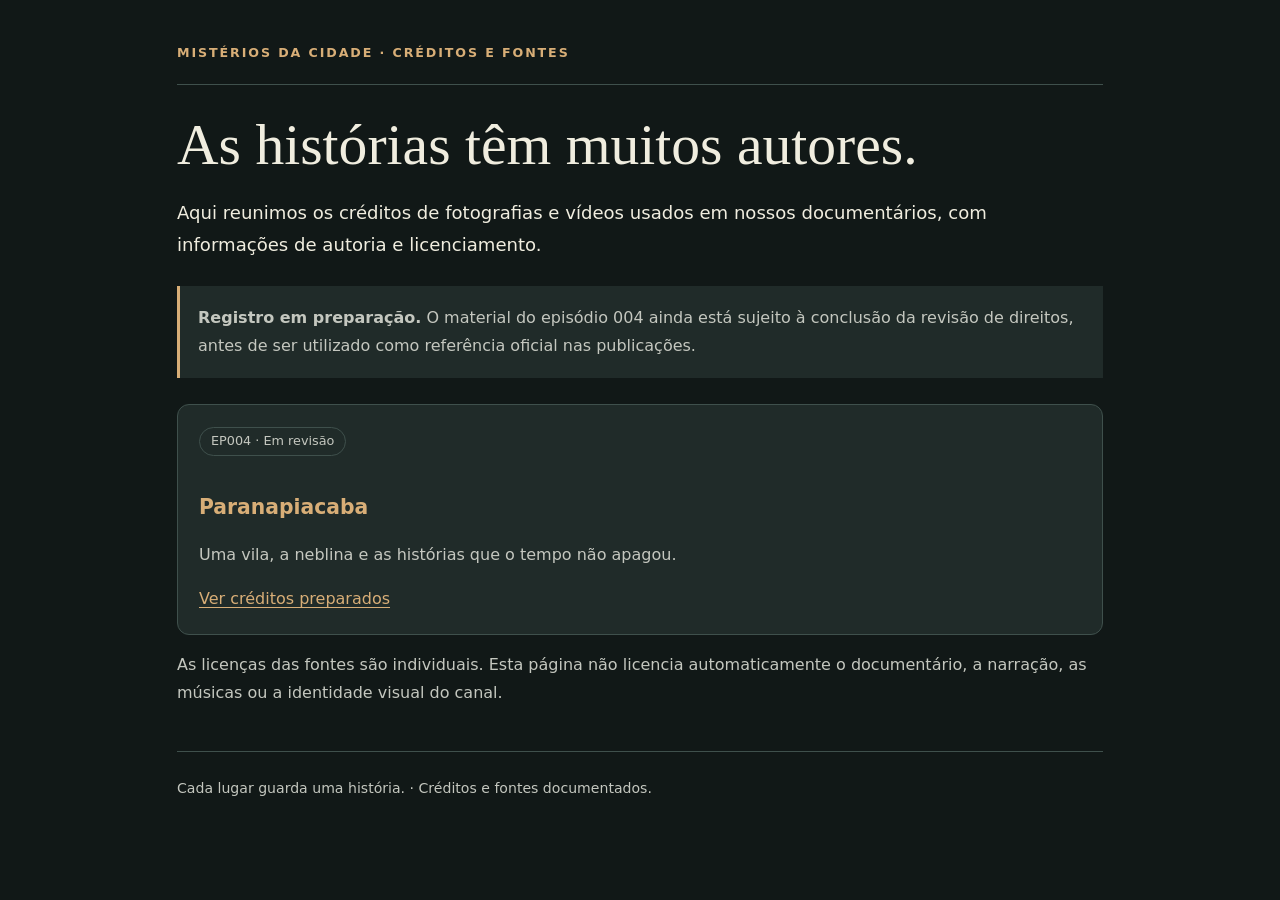
==== docs/index.html @ 1a6f6946 "docs: préparer docs/index.html pour revue de crédits EP004" ====
<!doctype html><html lang="pt-BR"><head><meta charset="utf-8"><meta name="viewport" content="width=device-width,initial-scale=1"><meta name="description" content="Créditos de mídias e referências dos documentários Mistérios da Cidade."><title>Créditos · Mistérios da Cidade</title><link rel="stylesheet" href="style.css"></head><body><main><div class="mast">Mistérios da Cidade · Créditos e fontes</div><h1>As histórias têm muitos autores.</h1><p class="lead">Aqui reunimos os créditos de fotografias e vídeos usados em nossos documentários, com informações de autoria e licenciamento.</p><div class="notice"><p><strong>Registro em preparação.</strong> O material do episódio 004 ainda está sujeito à conclusão da revisão de direitos, antes de ser utilizado como referência oficial nas publicações.</p></div><div class="grid"><article class="panel"><span class="tag">EP004 · Em revisão</span><h2>Paranapiacaba</h2><p>Uma vila, a neblina e as histórias que o tempo não apagou.</p><a href="ep004.html">Ver créditos preparados</a></article></div><p>As licenças das fontes são individuais. Esta página não licencia automaticamente o documentário, a narração, as músicas ou a identidade visual do canal.</p><div class="footer">Cada lugar guarda uma história. · Créditos e fontes documentados.</div></main></body></html>
---- docs/style.css ----
:root{color-scheme:dark;--bg:#111817;--surface:#202b29;--ink:#f0eddf;--muted:#c4c7bf;--gold:#d8ae77;--line:#3f504c}*{box-sizing:border-box}body{margin:0;background:var(--bg);color:var(--ink);font:16px/1.75 system-ui,-apple-system,Segoe UI,sans-serif}main{max-width:970px;margin:auto;padding:42px 22px 88px}.mast{border-bottom:1px solid var(--line);padding-bottom:20px;font-size:.79rem;font-weight:760;color:var(--gold);letter-spacing:.15em;text-transform:uppercase}h1{font:normal clamp(2.1rem,5vw,3.6rem)/1.18 Georgia,serif;margin:26px 0 13px}h2{font-size:1.27rem;color:var(--gold);margin:34px 0 10px}h3{font-size:1rem;margin:0 0 8px}p,li{color:var(--muted)}a{color:var(--gold);overflow-wrap:anywhere;text-underline-offset:3px}.lead{font-size:1.13rem;color:var(--ink)}.grid{display:grid;grid-template-columns:repeat(auto-fit,minmax(220px,1fr));gap:12px}.panel{background:var(--surface);border:1px solid var(--line);border-radius:12px;padding:21px}.notice{border-left:3px solid var(--gold);background:var(--surface);padding:13px 18px;margin:26px 0}.notice p{margin:5px 0}.entry{padding:16px 0;border-bottom:1px solid var(--line)}.entry strong{font-weight:650;display:block;overflow-wrap:anywhere}.entry small{display:block;color:var(--muted)}.tag{display:inline-block;border:1px solid var(--line);border-radius:30px;padding:2px 11px;color:var(--muted);font-size:.8rem}.footer{border-top:1px solid var(--line);padding-top:24px;margin-top:44px;color:var(--muted);font-size:.88rem}
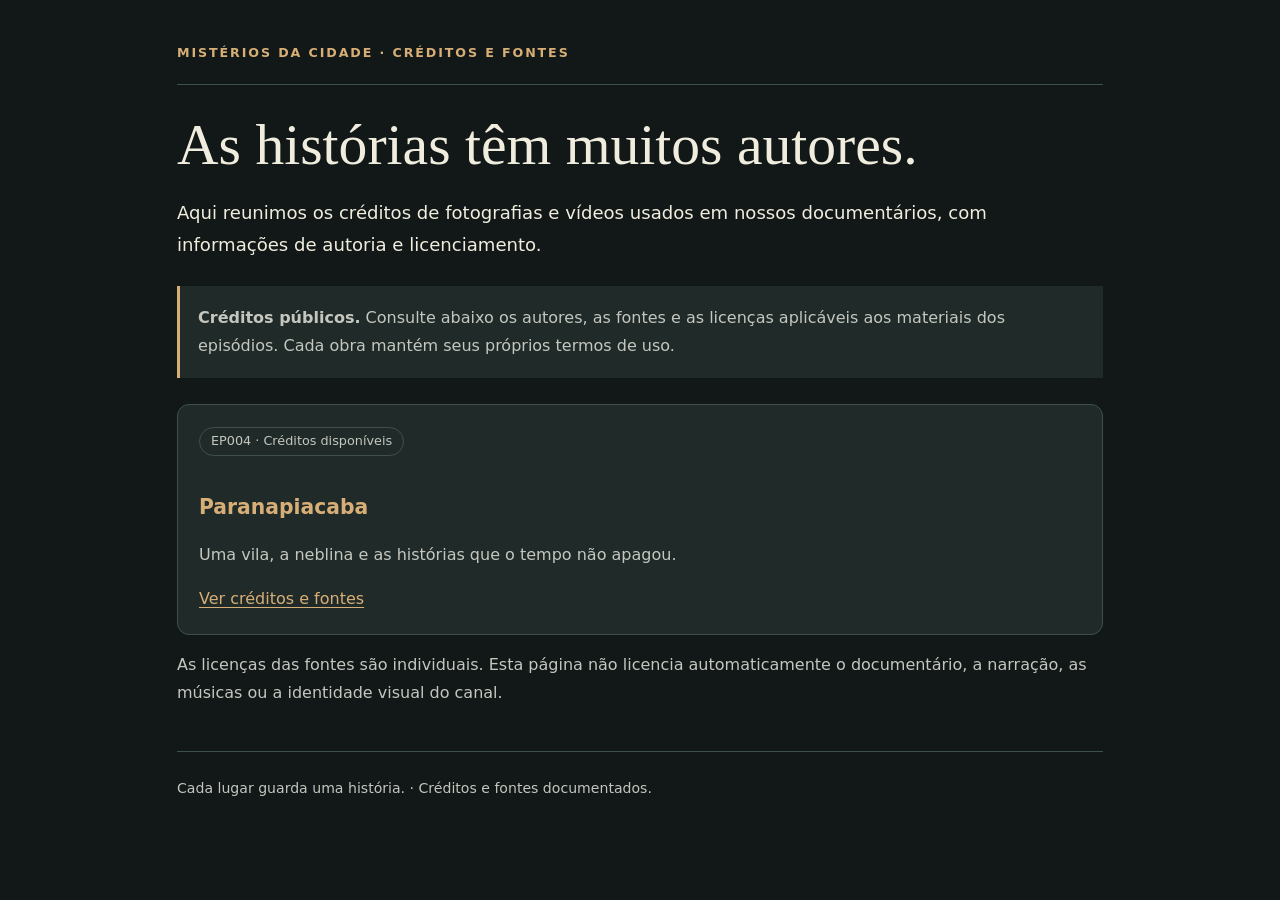
==== commit 735bea0d: "docs: présenter les crédits EP004 comme registre public de sources" ====
--- a/docs/index.html
+++ b/docs/index.html
@@ -1 +1 @@
-<!doctype html><html lang="pt-BR"><head><meta charset="utf-8"><meta name="viewport" content="width=device-width,initial-scale=1"><meta name="description" content="Créditos de mídias e referências dos documentários Mistérios da Cidade."><title>Créditos · Mistérios da Cidade</title><link rel="stylesheet" href="style.css"></head><body><main><div class="mast">Mistérios da Cidade · Créditos e fontes</div><h1>As histórias têm muitos autores.</h1><p class="lead">Aqui reunimos os créditos de fotografias e vídeos usados em nossos documentários, com informações de autoria e licenciamento.</p><div class="notice"><p><strong>Registro em preparação.</strong> O material do episódio 004 ainda está sujeito à conclusão da revisão de direitos, antes de ser utilizado como referência oficial nas publicações.</p></div><div class="grid"><article class="panel"><span class="tag">EP004 · Em revisão</span><h2>Paranapiacaba</h2><p>Uma vila, a neblina e as histórias que o tempo não apagou.</p><a href="ep004.html">Ver créditos preparados</a></article></div><p>As licenças das fontes são individuais. Esta página não licencia automaticamente o documentário, a narração, as músicas ou a identidade visual do canal.</p><div class="footer">Cada lugar guarda uma história. · Créditos e fontes documentados.</div></main></body></html>+<!doctype html><html lang="pt-BR"><head><meta charset="utf-8"><meta name="viewport" content="width=device-width,initial-scale=1"><meta name="description" content="Créditos de mídias e referências dos documentários Mistérios da Cidade."><title>Créditos · Mistérios da Cidade</title><link rel="stylesheet" href="style.css"></head><body><main><div class="mast">Mistérios da Cidade · Créditos e fontes</div><h1>As histórias têm muitos autores.</h1><p class="lead">Aqui reunimos os créditos de fotografias e vídeos usados em nossos documentários, com informações de autoria e licenciamento.</p><div class="notice"><p><strong>Créditos públicos.</strong> Consulte abaixo os autores, as fontes e as licenças aplicáveis aos materiais dos episódios. Cada obra mantém seus próprios termos de uso.</p></div><div class="grid"><article class="panel"><span class="tag">EP004 · Créditos disponíveis</span><h2>Paranapiacaba</h2><p>Uma vila, a neblina e as histórias que o tempo não apagou.</p><a href="ep004.html">Ver créditos e fontes</a></article></div><p>As licenças das fontes são individuais. Esta página não licencia automaticamente o documentário, a narração, as músicas ou a identidade visual do canal.</p><div class="footer">Cada lugar guarda uma história. · Créditos e fontes documentados.</div></main></body></html>
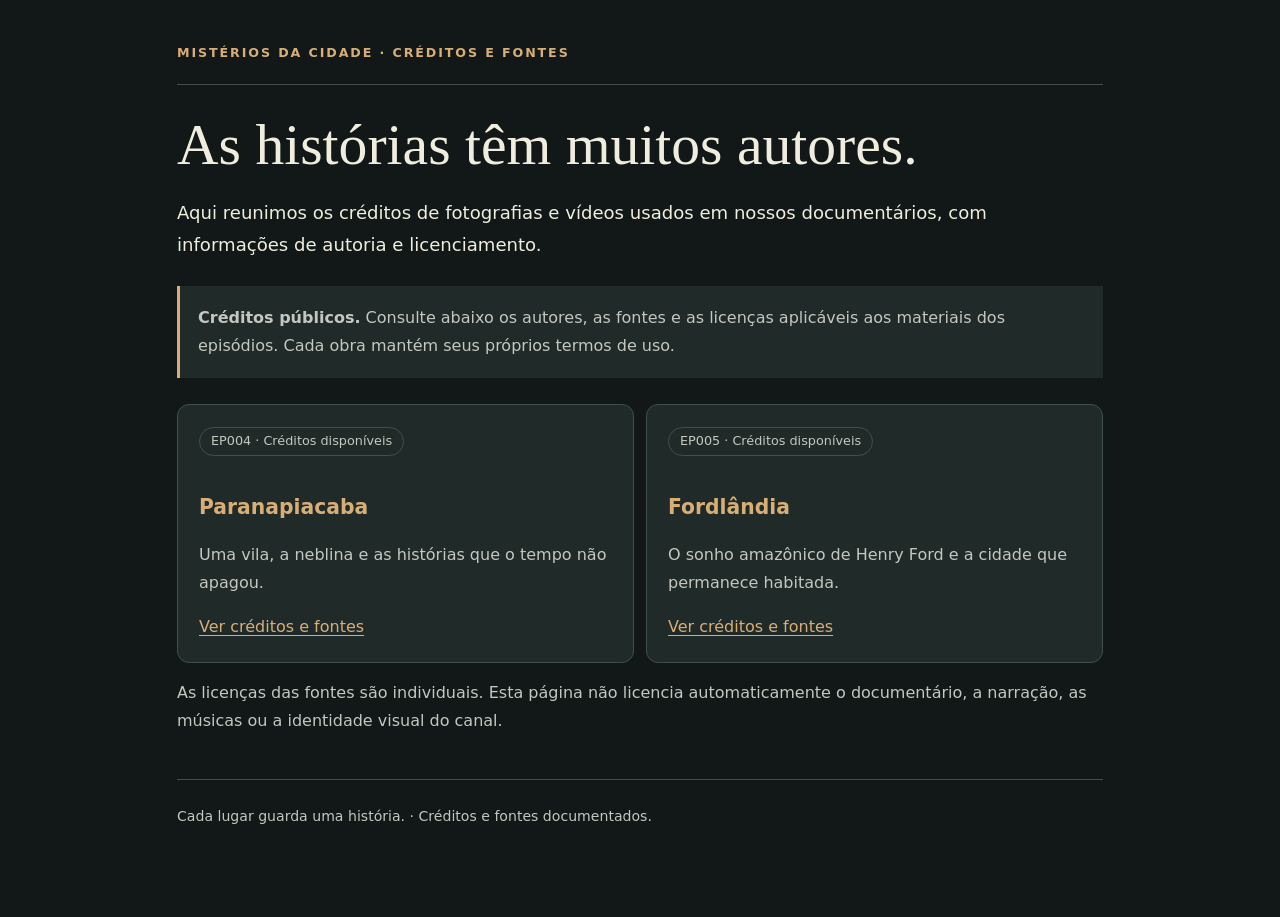
==== commit b00e4cd5: "docs: add EP005 credits to episode index" ====
--- a/docs/index.html
+++ b/docs/index.html
@@ -1 +1 @@
-<!doctype html><html lang="pt-BR"><head><meta charset="utf-8"><meta name="viewport" content="width=device-width,initial-scale=1"><meta name="description" content="Créditos de mídias e referências dos documentários Mistérios da Cidade."><title>Créditos · Mistérios da Cidade</title><link rel="stylesheet" href="style.css"></head><body><main><div class="mast">Mistérios da Cidade · Créditos e fontes</div><h1>As histórias têm muitos autores.</h1><p class="lead">Aqui reunimos os créditos de fotografias e vídeos usados em nossos documentários, com informações de autoria e licenciamento.</p><div class="notice"><p><strong>Créditos públicos.</strong> Consulte abaixo os autores, as fontes e as licenças aplicáveis aos materiais dos episódios. Cada obra mantém seus próprios termos de uso.</p></div><div class="grid"><article class="panel"><span class="tag">EP004 · Créditos disponíveis</span><h2>Paranapiacaba</h2><p>Uma vila, a neblina e as histórias que o tempo não apagou.</p><a href="ep004.html">Ver créditos e fontes</a></article></div><p>As licenças das fontes são individuais. Esta página não licencia automaticamente o documentário, a narração, as músicas ou a identidade visual do canal.</p><div class="footer">Cada lugar guarda uma história. · Créditos e fontes documentados.</div></main></body></html>+<!doctype html><html lang="pt-BR"><head><meta charset="utf-8"><meta name="viewport" content="width=device-width,initial-scale=1"><meta name="description" content="Créditos de mídias e referências dos documentários Mistérios da Cidade."><title>Créditos · Mistérios da Cidade</title><link rel="stylesheet" href="style.css"></head><body><main><div class="mast">Mistérios da Cidade · Créditos e fontes</div><h1>As histórias têm muitos autores.</h1><p class="lead">Aqui reunimos os créditos de fotografias e vídeos usados em nossos documentários, com informações de autoria e licenciamento.</p><div class="notice"><p><strong>Créditos públicos.</strong> Consulte abaixo os autores, as fontes e as licenças aplicáveis aos materiais dos episódios. Cada obra mantém seus próprios termos de uso.</p></div><div class="grid"><article class="panel"><span class="tag">EP004 · Créditos disponíveis</span><h2>Paranapiacaba</h2><p>Uma vila, a neblina e as histórias que o tempo não apagou.</p><a href="ep004.html">Ver créditos e fontes</a></article><article class="panel"><span class="tag">EP005 · Créditos disponíveis</span><h2>Fordlândia</h2><p>O sonho amazônico de Henry Ford e a cidade que permanece habitada.</p><a href="ep005.html">Ver créditos e fontes</a></article></div><p>As licenças das fontes são individuais. Esta página não licencia automaticamente o documentário, a narração, as músicas ou a identidade visual do canal.</p><div class="footer">Cada lugar guarda uma história. · Créditos e fontes documentados.</div></main></body></html>
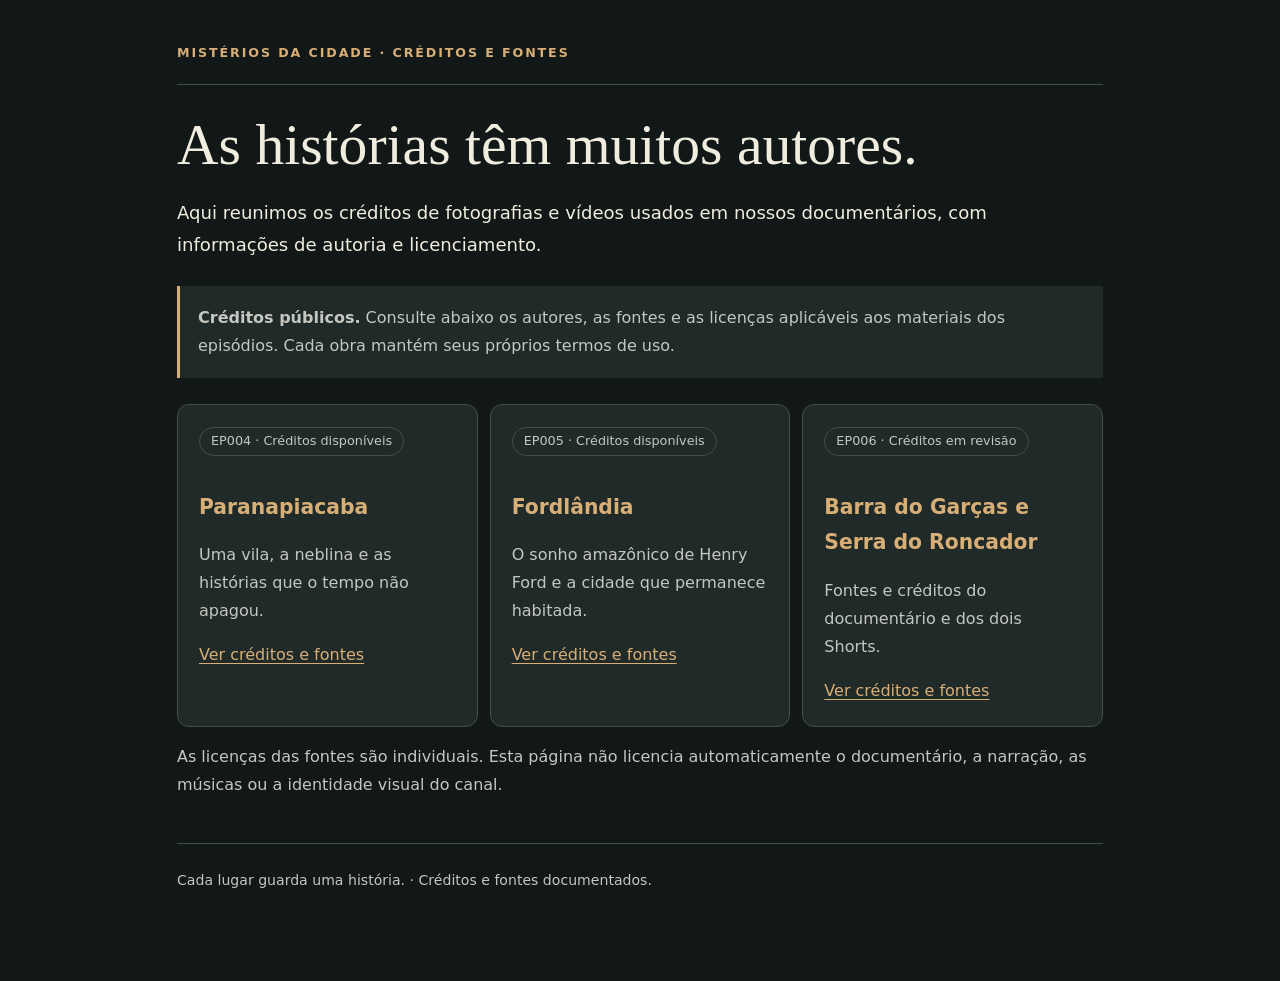
==== commit 15849d53: "Add EP006 credits review index entry" ====
--- a/docs/index.html
+++ b/docs/index.html
@@ -1 +1 @@
-<!doctype html><html lang="pt-BR"><head><meta charset="utf-8"><meta name="viewport" content="width=device-width,initial-scale=1"><meta name="description" content="Créditos de mídias e referências dos documentários Mistérios da Cidade."><title>Créditos · Mistérios da Cidade</title><link rel="stylesheet" href="style.css"></head><body><main><div class="mast">Mistérios da Cidade · Créditos e fontes</div><h1>As histórias têm muitos autores.</h1><p class="lead">Aqui reunimos os créditos de fotografias e vídeos usados em nossos documentários, com informações de autoria e licenciamento.</p><div class="notice"><p><strong>Créditos públicos.</strong> Consulte abaixo os autores, as fontes e as licenças aplicáveis aos materiais dos episódios. Cada obra mantém seus próprios termos de uso.</p></div><div class="grid"><article class="panel"><span class="tag">EP004 · Créditos disponíveis</span><h2>Paranapiacaba</h2><p>Uma vila, a neblina e as histórias que o tempo não apagou.</p><a href="ep004.html">Ver créditos e fontes</a></article><article class="panel"><span class="tag">EP005 · Créditos disponíveis</span><h2>Fordlândia</h2><p>O sonho amazônico de Henry Ford e a cidade que permanece habitada.</p><a href="ep005.html">Ver créditos e fontes</a></article></div><p>As licenças das fontes são individuais. Esta página não licencia automaticamente o documentário, a narração, as músicas ou a identidade visual do canal.</p><div class="footer">Cada lugar guarda uma história. · Créditos e fontes documentados.</div></main></body></html>+<!doctype html><html lang="pt-BR"><head><meta charset="utf-8"><meta name="viewport" content="width=device-width,initial-scale=1"><meta name="description" content="Créditos de mídias e referências dos documentários Mistérios da Cidade."><title>Créditos · Mistérios da Cidade</title><link rel="stylesheet" href="style.css"></head><body><main><div class="mast">Mistérios da Cidade · Créditos e fontes</div><h1>As histórias têm muitos autores.</h1><p class="lead">Aqui reunimos os créditos de fotografias e vídeos usados em nossos documentários, com informações de autoria e licenciamento.</p><div class="notice"><p><strong>Créditos públicos.</strong> Consulte abaixo os autores, as fontes e as licenças aplicáveis aos materiais dos episódios. Cada obra mantém seus próprios termos de uso.</p></div><div class="grid"><article class="panel"><span class="tag">EP004 · Créditos disponíveis</span><h2>Paranapiacaba</h2><p>Uma vila, a neblina e as histórias que o tempo não apagou.</p><a href="ep004.html">Ver créditos e fontes</a></article><article class="panel"><span class="tag">EP005 · Créditos disponíveis</span><h2>Fordlândia</h2><p>O sonho amazônico de Henry Ford e a cidade que permanece habitada.</p><a href="ep005.html">Ver créditos e fontes</a></article><article class="panel"><span class="tag">EP006 · Créditos em revisão</span><h2>Barra do Garças e Serra do Roncador</h2><p>Fontes e créditos do documentário e dos dois Shorts.</p><a href="ep006.html">Ver créditos e fontes</a></article></div><p>As licenças das fontes são individuais. Esta página não licencia automaticamente o documentário, a narração, as músicas ou a identidade visual do canal.</p><div class="footer">Cada lugar guarda uma história. · Créditos e fontes documentados.</div></main></body></html>
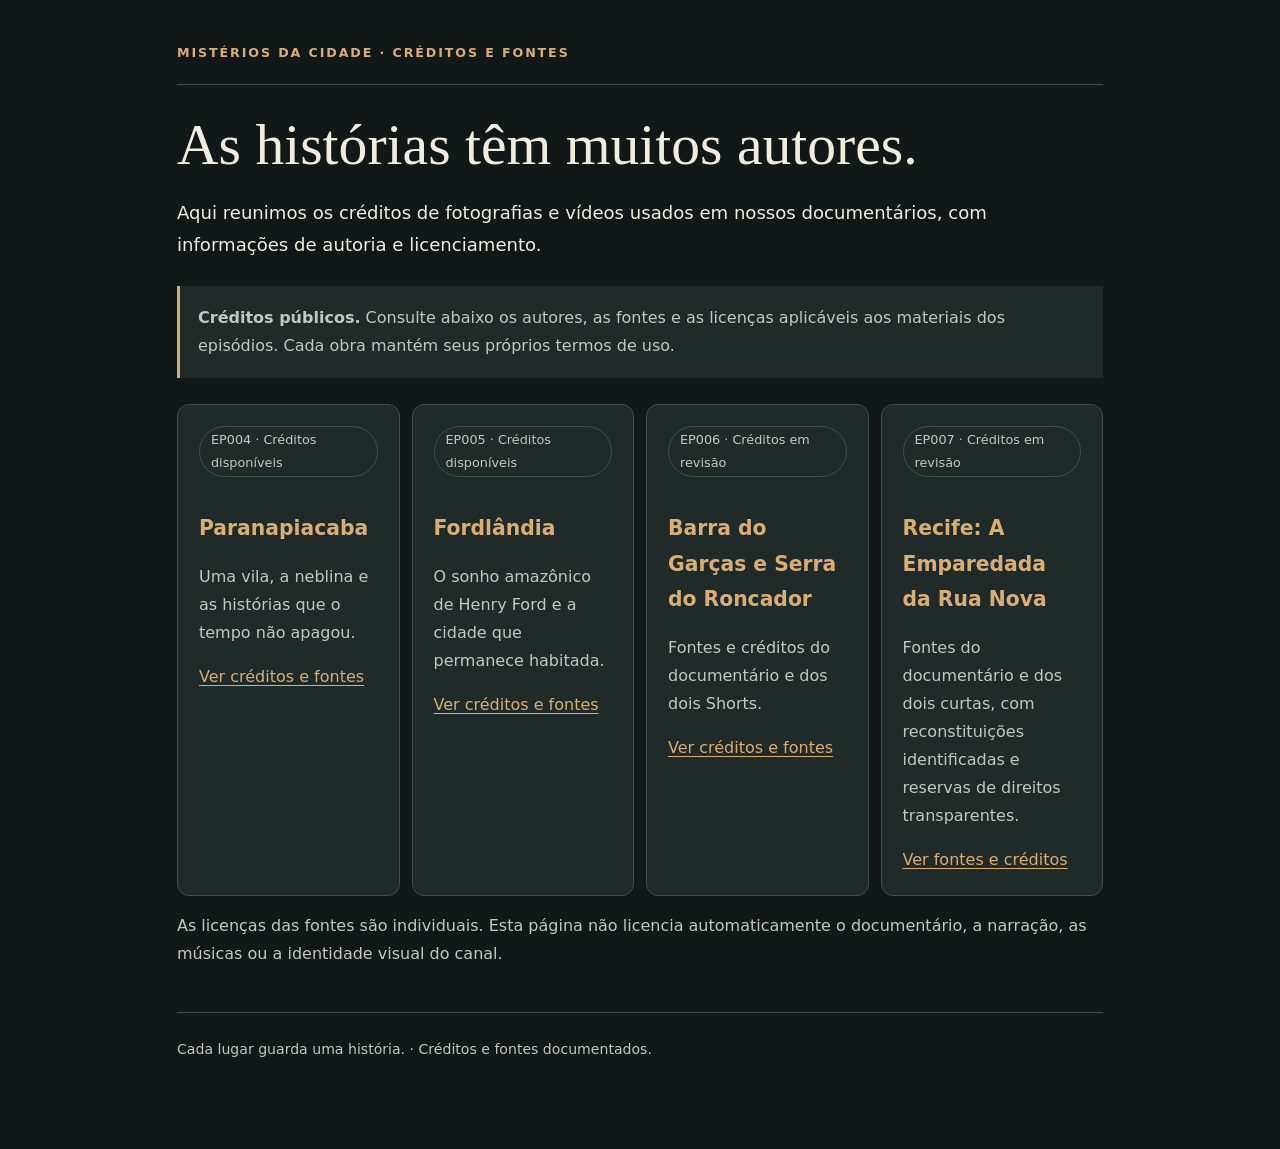
==== commit c0252134: "Prepare EP007 public credits page for review" ====
--- a/docs/index.html
+++ b/docs/index.html
@@ -1 +1 @@
-<!doctype html><html lang="pt-BR"><head><meta charset="utf-8"><meta name="viewport" content="width=device-width,initial-scale=1"><meta name="description" content="Créditos de mídias e referências dos documentários Mistérios da Cidade."><title>Créditos · Mistérios da Cidade</title><link rel="stylesheet" href="style.css"></head><body><main><div class="mast">Mistérios da Cidade · Créditos e fontes</div><h1>As histórias têm muitos autores.</h1><p class="lead">Aqui reunimos os créditos de fotografias e vídeos usados em nossos documentários, com informações de autoria e licenciamento.</p><div class="notice"><p><strong>Créditos públicos.</strong> Consulte abaixo os autores, as fontes e as licenças aplicáveis aos materiais dos episódios. Cada obra mantém seus próprios termos de uso.</p></div><div class="grid"><article class="panel"><span class="tag">EP004 · Créditos disponíveis</span><h2>Paranapiacaba</h2><p>Uma vila, a neblina e as histórias que o tempo não apagou.</p><a href="ep004.html">Ver créditos e fontes</a></article><article class="panel"><span class="tag">EP005 · Créditos disponíveis</span><h2>Fordlândia</h2><p>O sonho amazônico de Henry Ford e a cidade que permanece habitada.</p><a href="ep005.html">Ver créditos e fontes</a></article><article class="panel"><span class="tag">EP006 · Créditos em revisão</span><h2>Barra do Garças e Serra do Roncador</h2><p>Fontes e créditos do documentário e dos dois Shorts.</p><a href="ep006.html">Ver créditos e fontes</a></article></div><p>As licenças das fontes são individuais. Esta página não licencia automaticamente o documentário, a narração, as músicas ou a identidade visual do canal.</p><div class="footer">Cada lugar guarda uma história. · Créditos e fontes documentados.</div></main></body></html>+<!doctype html><html lang="pt-BR"><head><meta charset="utf-8"><meta name="viewport" content="width=device-width,initial-scale=1"><meta name="description" content="Créditos de mídias e referências dos documentários Mistérios da Cidade."><title>Créditos · Mistérios da Cidade</title><link rel="stylesheet" href="style.css"></head><body><main><div class="mast">Mistérios da Cidade · Créditos e fontes</div><h1>As histórias têm muitos autores.</h1><p class="lead">Aqui reunimos os créditos de fotografias e vídeos usados em nossos documentários, com informações de autoria e licenciamento.</p><div class="notice"><p><strong>Créditos públicos.</strong> Consulte abaixo os autores, as fontes e as licenças aplicáveis aos materiais dos episódios. Cada obra mantém seus próprios termos de uso.</p></div><div class="grid"><article class="panel"><span class="tag">EP004 · Créditos disponíveis</span><h2>Paranapiacaba</h2><p>Uma vila, a neblina e as histórias que o tempo não apagou.</p><a href="ep004.html">Ver créditos e fontes</a></article><article class="panel"><span class="tag">EP005 · Créditos disponíveis</span><h2>Fordlândia</h2><p>O sonho amazônico de Henry Ford e a cidade que permanece habitada.</p><a href="ep005.html">Ver créditos e fontes</a></article><article class="panel"><span class="tag">EP006 · Créditos em revisão</span><h2>Barra do Garças e Serra do Roncador</h2><p>Fontes e créditos do documentário e dos dois Shorts.</p><a href="ep006.html">Ver créditos e fontes</a></article><article class="panel"><span class="tag">EP007 · Créditos em revisão</span><h2>Recife: A Emparedada da Rua Nova</h2><p>Fontes do documentário e dos dois curtas, com reconstituições identificadas e reservas de direitos transparentes.</p><a href="ep007.html">Ver fontes e créditos</a></article></div><p>As licenças das fontes são individuais. Esta página não licencia automaticamente o documentário, a narração, as músicas ou a identidade visual do canal.</p><div class="footer">Cada lugar guarda uma história. · Créditos e fontes documentados.</div></main></body></html>
